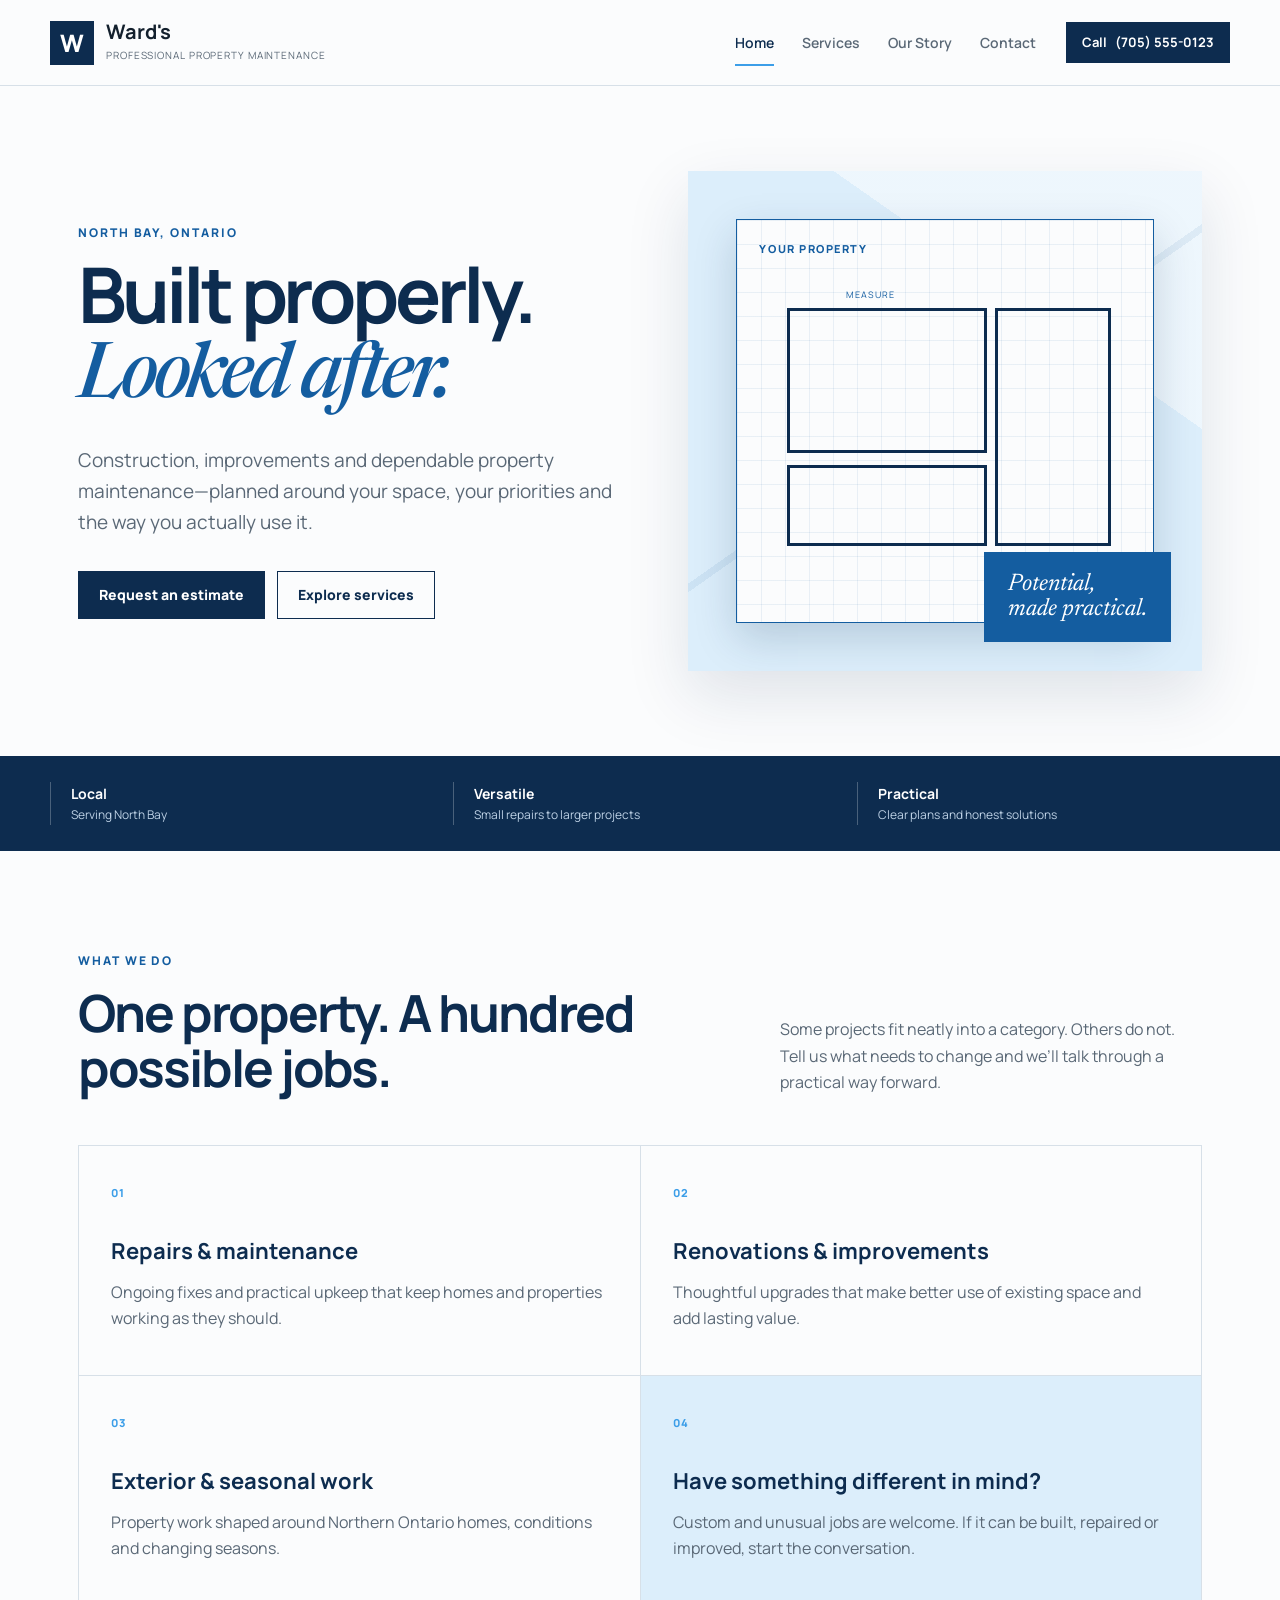
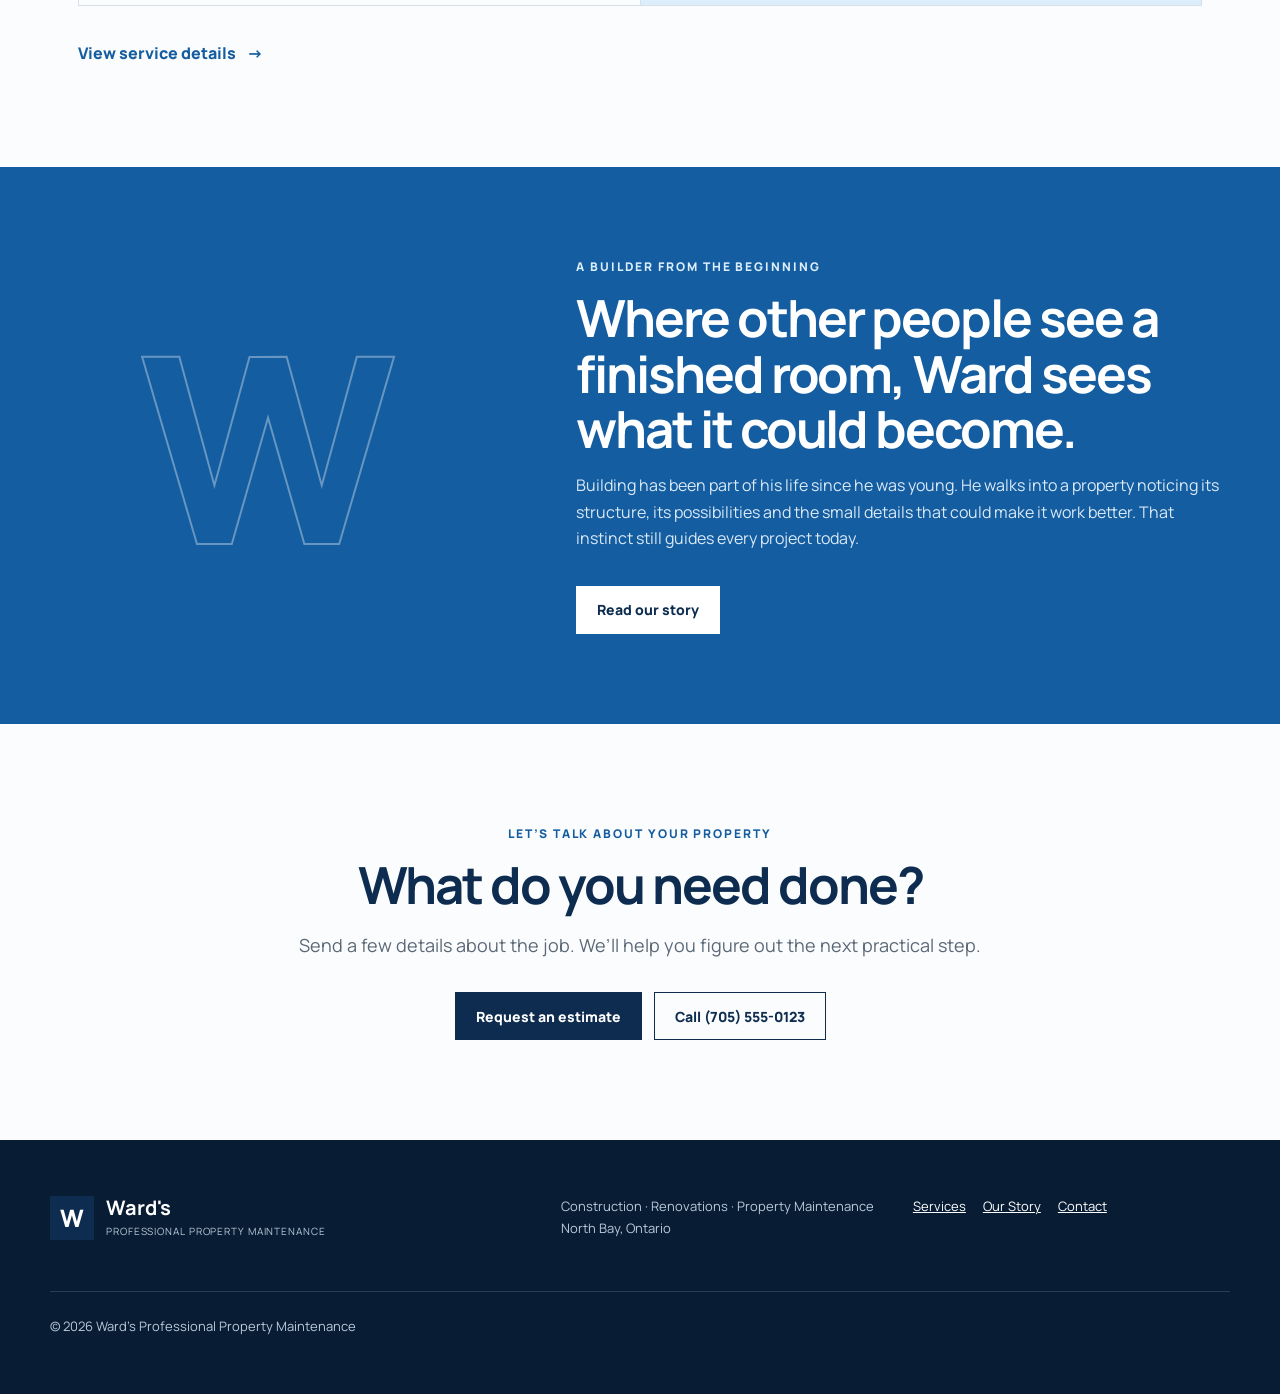
==== index.html @ 0ab8d8b3 "Build Ward's property maintenance website" ====
<!doctype html>
<html lang="en">
<head>
  <meta charset="utf-8">
  <meta name="viewport" content="width=device-width, initial-scale=1">
  <meta name="description" content="Ward's Professional Property Maintenance provides construction, renovation and property maintenance services in North Bay, Ontario.">
  <meta name="theme-color" content="#123c68">
  <title>Ward's Professional Property Maintenance | North Bay</title>
  <link rel="icon" href="assets/favicon.svg" type="image/svg+xml">
  <link rel="stylesheet" href="assets/styles.css">
  <script defer src="assets/site.js"></script>
</head>
<body>
  <header class="site-header">
    <a class="brand" href="index.html" aria-label="Ward's Professional Property Maintenance home">
      <span class="brand-mark" aria-hidden="true">W</span>
      <span><strong>Ward's</strong><small>Professional Property Maintenance</small></span>
    </a>
    <button class="menu-button" type="button" aria-expanded="false" aria-controls="primary-nav">Menu</button>
    <nav id="primary-nav" class="primary-nav" aria-label="Primary navigation">
      <a class="active" href="index.html">Home</a>
      <a href="services.html">Services</a>
      <a href="about.html">Our Story</a>
      <a href="contact.html">Contact</a>
    </nav>
    <a class="header-call" href="tel:+17055550123">Call <span>(705) 555-0123</span></a>
  </header>

  <main>
    <section class="hero">
      <div class="hero-copy">
        <p class="eyebrow">North Bay, Ontario</p>
        <h1>Built properly.<br><em>Looked after.</em></h1>
        <p class="lede">Construction, improvements and dependable property maintenance—planned around your space, your priorities and the way you actually use it.</p>
        <div class="hero-actions">
          <a class="button button-primary" href="contact.html">Request an estimate</a>
          <a class="button button-secondary" href="services.html">Explore services</a>
        </div>
      </div>
      <div class="hero-visual" aria-label="Architectural plan motif">
        <div class="plan-card">
          <span class="plan-label">Your property</span>
          <div class="plan-room room-a"></div>
          <div class="plan-room room-b"></div>
          <div class="plan-room room-c"></div>
          <div class="measure measure-one">measure</div>
          <div class="measure measure-two">improve</div>
          <div class="plan-stamp">Potential,<br>made practical.</div>
        </div>
      </div>
    </section>

    <section class="trust-strip" aria-label="Service highlights">
      <p><strong>Local</strong><span>Serving North Bay</span></p>
      <p><strong>Versatile</strong><span>Small repairs to larger projects</span></p>
      <p><strong>Practical</strong><span>Clear plans and honest solutions</span></p>
    </section>

    <section class="section service-preview">
      <div class="section-heading">
        <div><p class="eyebrow">What we do</p><h2>One property. A hundred possible jobs.</h2></div>
        <p>Some projects fit neatly into a category. Others do not. Tell us what needs to change and we’ll talk through a practical way forward.</p>
      </div>
      <div class="service-grid">
        <article><span>01</span><h3>Repairs & maintenance</h3><p>Ongoing fixes and practical upkeep that keep homes and properties working as they should.</p></article>
        <article><span>02</span><h3>Renovations & improvements</h3><p>Thoughtful upgrades that make better use of existing space and add lasting value.</p></article>
        <article><span>03</span><h3>Exterior & seasonal work</h3><p>Property work shaped around Northern Ontario homes, conditions and changing seasons.</p></article>
        <article class="accent-card"><span>04</span><h3>Have something different in mind?</h3><p>Custom and unusual jobs are welcome. If it can be built, repaired or improved, start the conversation.</p></article>
      </div>
      <a class="text-link" href="services.html">View service details <span aria-hidden="true">→</span></a>
    </section>

    <section class="story-band">
      <div class="story-number">W</div>
      <div>
        <p class="eyebrow">A builder from the beginning</p>
        <h2>Where other people see a finished room, Ward sees what it could become.</h2>
        <p>Building has been part of his life since he was young. He walks into a property noticing its structure, its possibilities and the small details that could make it work better. That instinct still guides every project today.</p>
        <a class="button button-light" href="about.html">Read our story</a>
      </div>
    </section>

    <section class="section final-cta">
      <p class="eyebrow">Let’s talk about your property</p>
      <h2>What do you need done?</h2>
      <p>Send a few details about the job. We’ll help you figure out the next practical step.</p>
      <div class="hero-actions centered">
        <a class="button button-primary" href="contact.html">Request an estimate</a>
        <a class="button button-secondary" href="tel:+17055550123">Call (705) 555-0123</a>
      </div>
    </section>
  </main>

  <footer class="site-footer">
    <div class="brand footer-brand"><span class="brand-mark" aria-hidden="true">W</span><span><strong>Ward's</strong><small>Professional Property Maintenance</small></span></div>
    <p>Construction · Renovations · Property Maintenance<br>North Bay, Ontario</p>
    <p><a href="services.html">Services</a> <a href="about.html">Our Story</a> <a href="contact.html">Contact</a></p>
    <p class="copyright">© <span data-year></span> Ward's Professional Property Maintenance</p>
  </footer>
</body>
</html>
---- assets/styles.css ----
@import url('https://fonts.googleapis.com/css2?family=Manrope:wght@400;500;600;700;800&family=Newsreader:ital,opsz,wght@1,6..72,500&display=swap');

:root{--navy:#0d2c4f;--blue:#145da0;--bright:#3c9ee8;--sky:#dceefb;--ice:#f4f8fb;--paper:#fbfcfd;--ink:#13202d;--muted:#5a6876;--line:#d7e0e8;--white:#fff;--max:1180px;--shadow:0 24px 60px rgba(13,44,79,.12)}
*{box-sizing:border-box}html{scroll-behavior:smooth}body{margin:0;background:var(--paper);color:var(--ink);font-family:Manrope,system-ui,sans-serif;font-size:16px;line-height:1.65}a{color:inherit}button{font:inherit}.site-header{height:86px;display:grid;grid-template-columns:1fr auto auto;align-items:center;gap:30px;padding:0 max(28px,calc((100vw - var(--max))/2));background:rgba(251,252,253,.96);border-bottom:1px solid var(--line);position:relative;z-index:10}.brand{display:flex;align-items:center;gap:12px;text-decoration:none;width:max-content}.brand-mark{display:grid;place-items:center;width:44px;height:44px;background:var(--navy);color:var(--white);font-size:24px;font-weight:800;line-height:1}.brand strong,.brand small{display:block}.brand strong{font-size:20px;line-height:1.1}.brand small{font-size:10px;text-transform:uppercase;letter-spacing:.09em;color:var(--muted);margin-top:4px}.primary-nav{display:flex;gap:28px}.primary-nav a{text-decoration:none;font-weight:600;font-size:14px;color:var(--muted);position:relative}.primary-nav a:hover,.primary-nav a.active{color:var(--navy)}.primary-nav a.active:after{content:"";position:absolute;left:0;right:0;bottom:-12px;height:2px;background:var(--bright)}.header-call{background:var(--navy);color:white;text-decoration:none;padding:10px 16px;font-size:13px;font-weight:700}.header-call span{margin-left:5px}.menu-button{display:none;background:transparent;border:1px solid var(--line);padding:9px 14px;color:var(--navy);font-weight:700}.hero{max-width:var(--max);min-height:670px;margin:auto;display:grid;grid-template-columns:1.02fr .98fr;align-items:center;gap:76px;padding:76px 28px}.eyebrow{margin:0 0 14px;color:var(--blue);font-size:12px;font-weight:800;letter-spacing:.16em;text-transform:uppercase}.hero h1,.page-hero h1{font-size:clamp(56px,6vw,86px);line-height:.96;letter-spacing:-.055em;margin:0 0 28px;color:var(--navy)}h1 em,h2 em{font-family:Newsreader,Georgia,serif;font-weight:500;color:var(--blue)}.lede{font-size:19px;max-width:610px;color:var(--muted)}.hero-actions{display:flex;flex-wrap:wrap;gap:12px;margin-top:32px}.button{display:inline-flex;align-items:center;justify-content:center;min-height:48px;padding:11px 20px;border:1px solid var(--navy);text-decoration:none;font-size:14px;font-weight:800}.button-primary{background:var(--navy);color:var(--white)}.button-primary:hover{background:var(--blue)}.button-secondary{color:var(--navy);background:transparent}.button-secondary:hover{background:var(--sky)}.button-light{background:white;color:var(--navy);border-color:white;margin-top:18px}.hero-visual{position:relative;min-height:500px;background:var(--sky);box-shadow:var(--shadow);overflow:hidden}.hero-visual:before{content:"";position:absolute;inset:0;background:linear-gradient(145deg,transparent 0 48%,rgba(20,93,160,.08) 48% 49%,transparent 49%),linear-gradient(35deg,transparent 0 70%,rgba(255,255,255,.5) 70%)}.plan-card{position:absolute;inset:48px;background:var(--paper);border:1px solid var(--blue);box-shadow:0 16px 40px rgba(13,44,79,.18)}.plan-card:before{content:"";position:absolute;inset:0;background-image:linear-gradient(rgba(20,93,160,.08) 1px,transparent 1px),linear-gradient(90deg,rgba(20,93,160,.08) 1px,transparent 1px);background-size:24px 24px}.plan-label{position:absolute;top:20px;left:22px;font-size:11px;font-weight:800;color:var(--blue);text-transform:uppercase;letter-spacing:.14em}.plan-room{position:absolute;border:3px solid var(--navy)}.room-a{left:12%;top:22%;width:48%;height:36%}.room-b{right:10%;top:22%;width:28%;height:59%}.room-c{left:12%;bottom:19%;width:48%;height:20%}.measure{position:absolute;color:var(--blue);font-size:9px;letter-spacing:.12em;text-transform:uppercase}.measure-one{left:26%;top:17%}.measure-two{right:15%;bottom:13%}.plan-stamp{position:absolute;right:-18px;bottom:-20px;background:var(--blue);color:white;padding:20px 24px;font-family:Newsreader,Georgia,serif;font-style:italic;font-size:24px;line-height:1.05}.trust-strip{background:var(--navy);color:white;display:grid;grid-template-columns:repeat(3,1fr);padding:26px max(28px,calc((100vw - var(--max))/2));gap:30px}.trust-strip p{margin:0;display:flex;flex-direction:column;border-left:1px solid rgba(255,255,255,.25);padding-left:20px}.trust-strip strong{font-size:14px}.trust-strip span{font-size:12px;color:#bdd1e5}.section{max-width:var(--max);margin:auto;padding:100px 28px}.section-heading{display:grid;grid-template-columns:1.2fr .8fr;align-items:end;gap:70px;margin-bottom:50px}.section h2,.story-band h2,.values-band h2{font-size:clamp(34px,4vw,54px);line-height:1.08;letter-spacing:-.04em;color:var(--navy);margin:0}.section-heading>p{color:var(--muted);margin:0}.service-grid{display:grid;grid-template-columns:repeat(2,1fr);border-top:1px solid var(--line);border-left:1px solid var(--line)}.service-grid article{padding:32px;border-right:1px solid var(--line);border-bottom:1px solid var(--line);min-height:230px}.service-grid article>span,.values-band article>span{font-size:11px;font-weight:800;color:var(--bright);letter-spacing:.12em}.service-grid h3{font-size:22px;color:var(--navy);margin:28px 0 10px}.service-grid p{color:var(--muted);margin:0}.service-grid .accent-card{background:var(--sky)}.text-link{display:inline-block;margin-top:34px;color:var(--blue);font-weight:800;text-decoration:none}.text-link span{display:inline-block;margin-left:8px;transition:transform .2s}.text-link:hover span{transform:translateX(5px)}.story-band{background:var(--blue);color:white;display:grid;grid-template-columns:.8fr 1.2fr;gap:90px;align-items:center;padding:90px max(28px,calc((100vw - var(--max))/2))}.story-band .eyebrow{color:var(--sky)}.story-band h2{color:white}.story-band p:not(.eyebrow){color:#d9e9f7;max-width:650px}.story-number{font-size:260px;line-height:.8;font-weight:800;color:transparent;-webkit-text-stroke:2px rgba(255,255,255,.35);text-align:center}.final-cta{text-align:center;max-width:850px}.final-cta>p:not(.eyebrow){color:var(--muted);font-size:18px}.centered{justify-content:center}.site-footer{background:#081d34;color:#b9cad9;padding:56px max(28px,calc((100vw - var(--max))/2));display:grid;grid-template-columns:1.5fr 1fr 1fr;gap:35px;font-size:13px}.footer-brand strong{color:white}.footer-brand small{color:#b9cad9}.site-footer p{margin:0}.site-footer a{color:white;margin-right:14px}.copyright{grid-column:1/-1;border-top:1px solid rgba(255,255,255,.14);padding-top:24px;margin-top:16px!important}.page-hero{max-width:var(--max);margin:auto;padding:100px 28px 80px}.page-hero h1{font-size:clamp(52px,6vw,78px);max-width:900px}.page-hero>p:last-child{font-size:19px;color:var(--muted);max-width:700px}.service-list{padding-top:20px}.service-list>article{display:grid;grid-template-columns:150px 1fr;gap:30px;padding:55px 0;border-top:1px solid var(--line)}.service-list h2{font-size:34px}.service-list p{max-width:750px;color:var(--muted)}.service-index{font-family:Newsreader,serif;font-style:italic;color:var(--bright);font-size:34px}.service-list ul{columns:2;padding-left:20px;color:var(--navy)}.custom-service{background:var(--blue);color:white;padding:55px!important;margin-top:20px;border:0!important}.custom-service h2,.custom-service p{color:white}.custom-service .service-index{color:var(--sky)}.note-panel{background:var(--sky);margin-bottom:100px;padding:60px}.note-panel h2{font-size:38px}.note-panel p:last-child{max-width:750px;color:var(--muted)}.editorial{display:grid;grid-template-columns:1fr 1fr;gap:90px;border-top:1px solid var(--line)}.big-quote{font-family:Newsreader,Georgia,serif;font-style:italic;font-size:clamp(38px,4vw,54px);line-height:1.12;color:var(--blue)}.story-copy{font-size:18px;color:var(--muted)}.values-band{max-width:var(--max);margin:0 auto 80px;display:grid;grid-template-columns:repeat(3,1fr);background:var(--navy);color:white}.values-band article{padding:42px}.values-band h2{color:white;font-size:26px;margin:24px 0 10px}.values-band p{color:#c5d4e1}.contact-grid{display:grid;grid-template-columns:1fr 1fr;gap:80px;padding-top:20px}.contact-options article{padding:28px 0;border-top:1px solid var(--line)}.contact-options a,.contact-options strong{display:block;color:var(--navy);font-size:clamp(25px,3vw,38px);font-weight:700;text-decoration:none;line-height:1.2}.contact-options span{display:block;color:var(--muted);font-size:13px;margin-top:8px}.project-checklist{background:var(--navy);color:white;padding:48px}.project-checklist .eyebrow{color:var(--sky)}.project-checklist h2{color:white;font-size:38px}.project-checklist li{margin:13px 0}.small-note{border-top:1px solid rgba(255,255,255,.2);padding-top:22px;margin-top:25px;color:#c8d7e4;font-size:14px}
@media(max-width:820px){.site-header{height:74px;grid-template-columns:1fr auto;padding:0 18px}.brand small{max-width:200px}.menu-button{display:block}.header-call{display:none}.primary-nav{display:none;position:absolute;top:74px;left:0;right:0;background:var(--paper);padding:14px 20px 24px;box-shadow:0 16px 30px rgba(13,44,79,.15);flex-direction:column;gap:0}.primary-nav.open{display:flex}.primary-nav a{padding:12px 0;border-bottom:1px solid var(--line)}.primary-nav a.active:after{display:none}.hero{grid-template-columns:1fr;gap:45px;padding:58px 20px}.hero h1,.page-hero h1{font-size:clamp(47px,15vw,68px)}.hero-visual{min-height:390px}.plan-card{inset:32px}.trust-strip{grid-template-columns:1fr;gap:18px;padding:26px 20px}.section{padding:70px 20px}.section-heading,.story-band,.editorial,.contact-grid{grid-template-columns:1fr;gap:36px}.service-grid{grid-template-columns:1fr}.story-band{padding:65px 20px}.story-number{font-size:160px}.site-footer{grid-template-columns:1fr;padding:48px 20px}.copyright{grid-column:auto}.page-hero{padding:70px 20px 50px}.service-list>article{grid-template-columns:1fr;gap:8px;padding:42px 0}.service-list ul{columns:1}.custom-service{padding:35px!important}.note-panel{margin:0 20px 70px;padding:35px}.values-band{grid-template-columns:1fr;margin:0 20px 50px}.values-band article{padding:32px;border-bottom:1px solid rgba(255,255,255,.14)}.contact-grid{padding-top:0}.project-checklist{padding:34px}.about-hero br{display:none}}
@media(prefers-reduced-motion:reduce){html{scroll-behavior:auto}*{transition:none!important}}
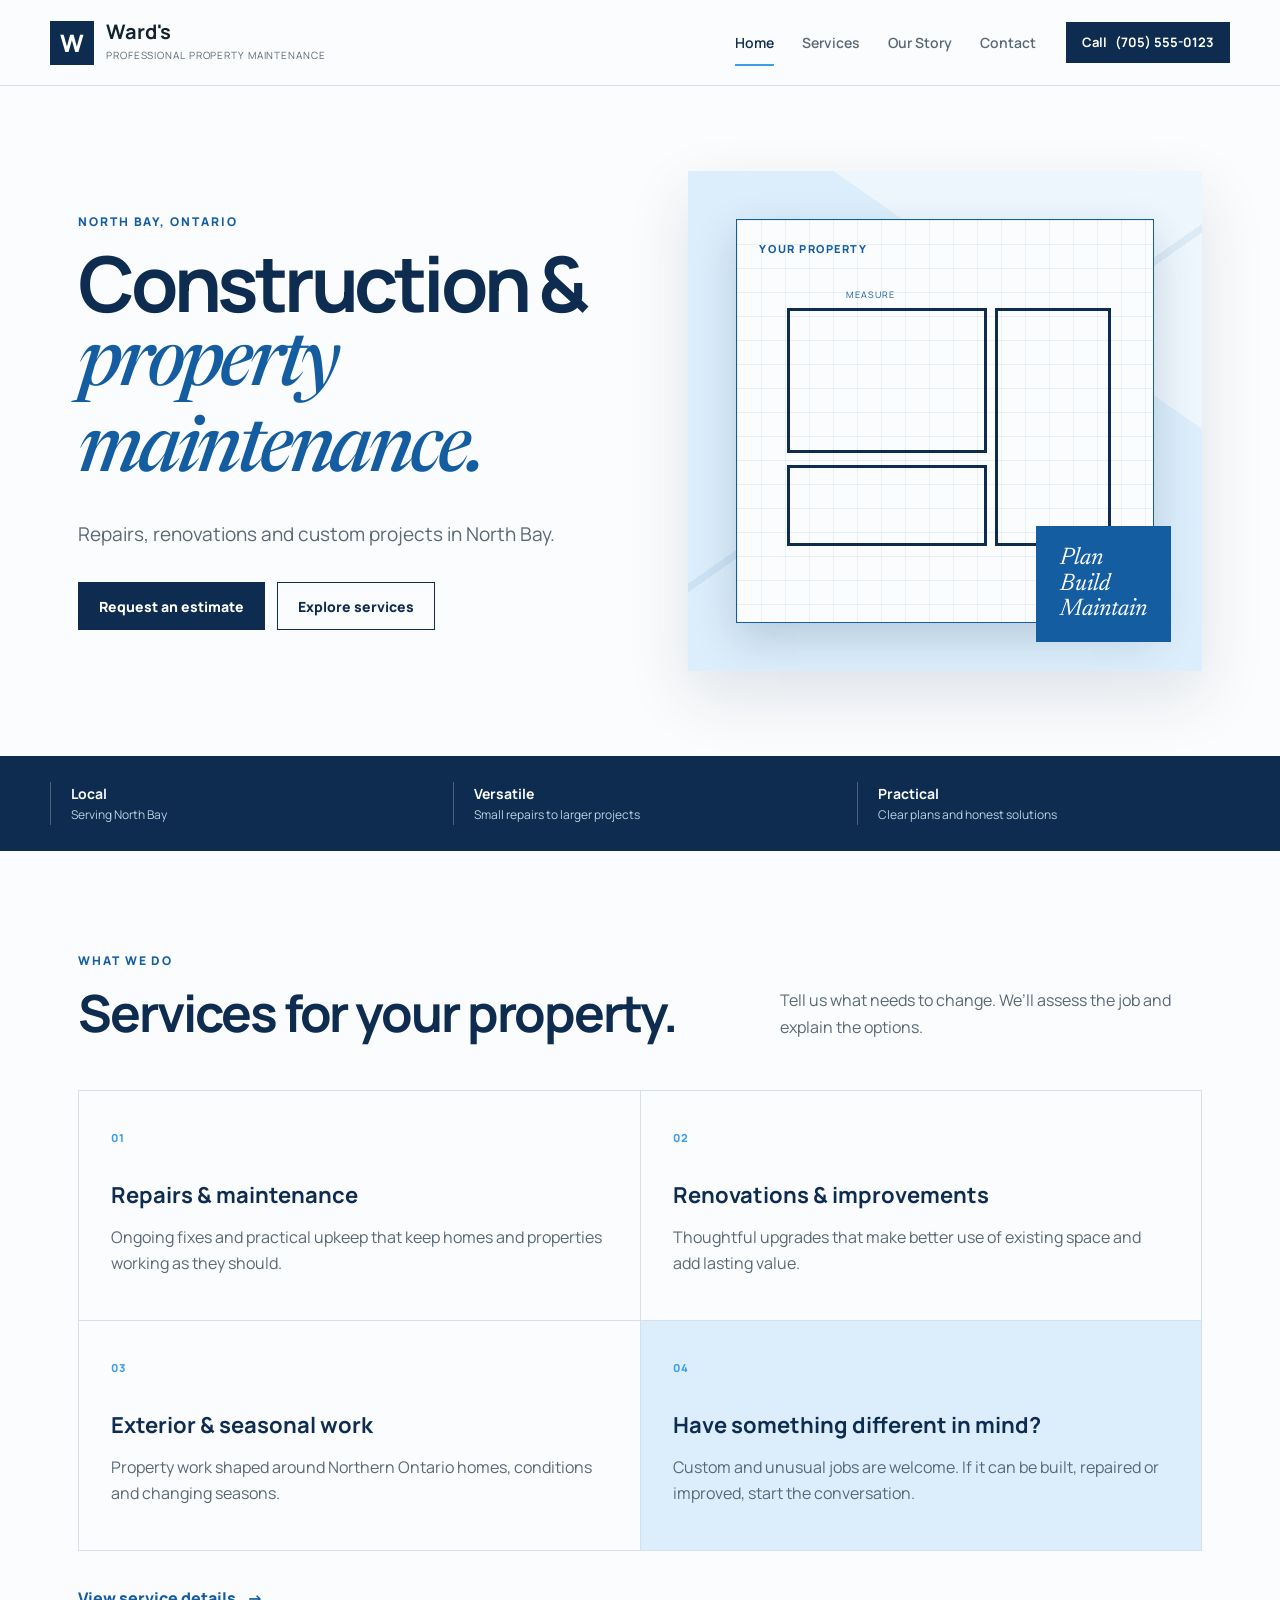
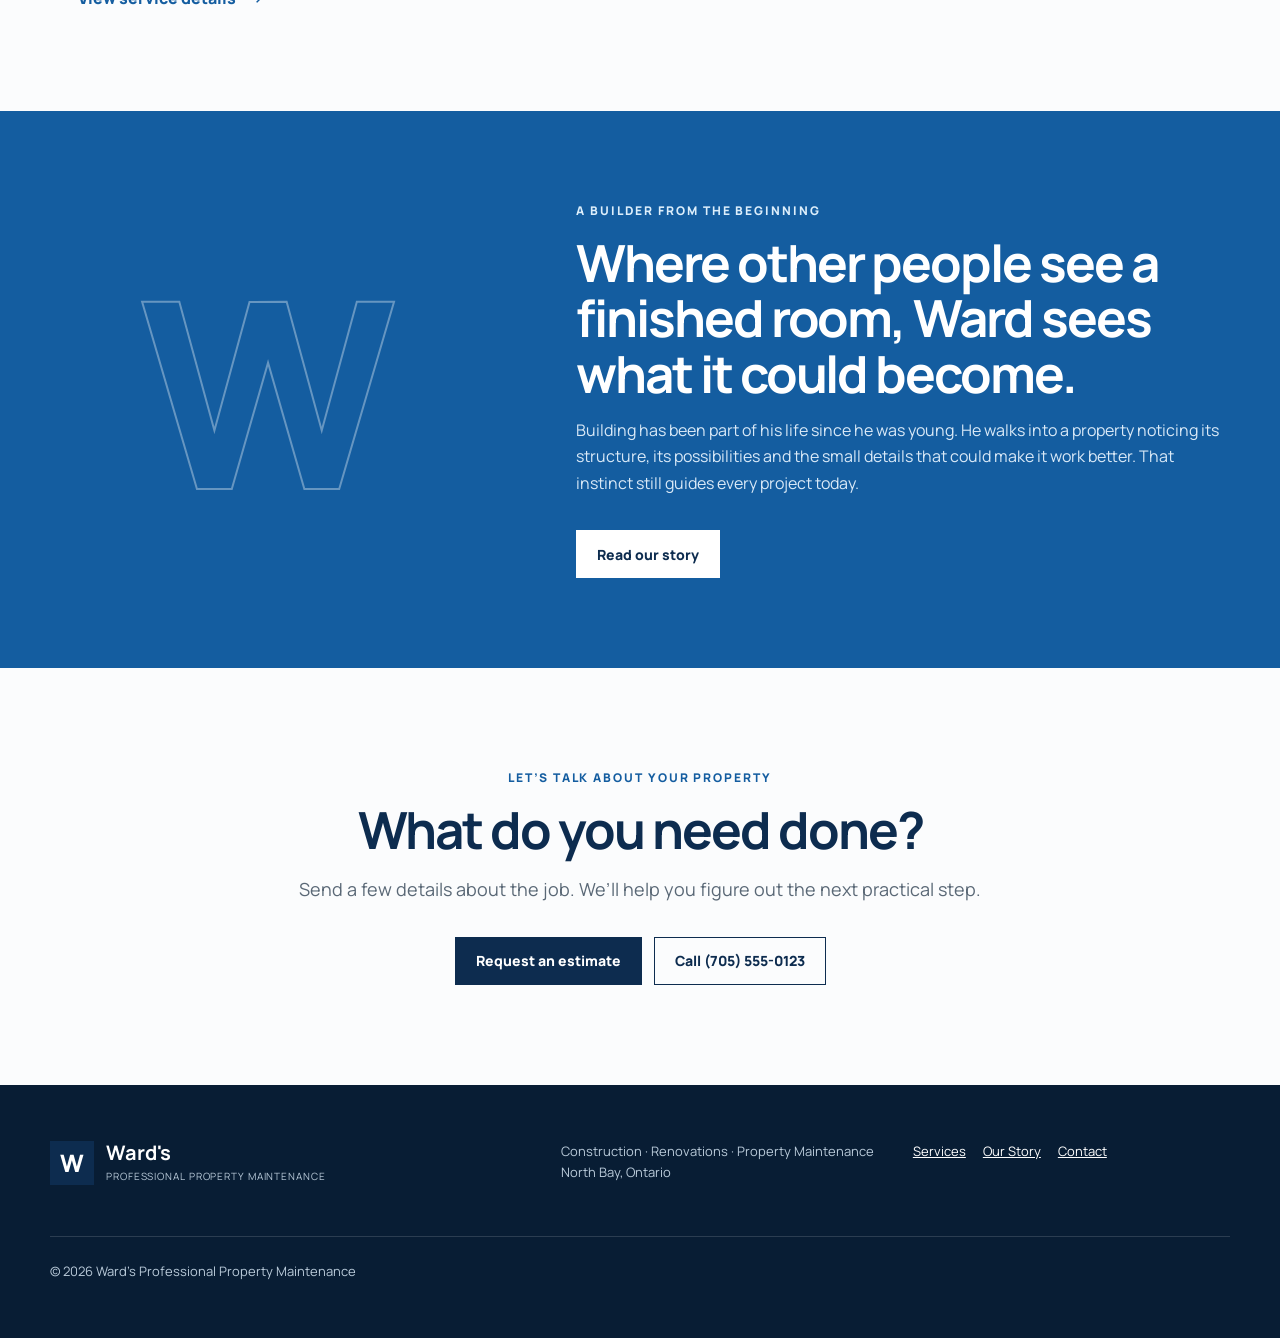
==== commit c1a2abf6: "Simplify homepage messaging" ====
--- a/index.html
+++ b/index.html
@@ -30,8 +30,8 @@
     <section class="hero">
       <div class="hero-copy">
         <p class="eyebrow">North Bay, Ontario</p>
-        <h1>Built properly.<br><em>Looked after.</em></h1>
-        <p class="lede">Construction, improvements and dependable property maintenance—planned around your space, your priorities and the way you actually use it.</p>
+        <h1>Construction &amp;<br><em>property maintenance.</em></h1>
+        <p class="lede">Repairs, renovations and custom projects in North Bay.</p>
         <div class="hero-actions">
           <a class="button button-primary" href="contact.html">Request an estimate</a>
           <a class="button button-secondary" href="services.html">Explore services</a>
@@ -45,7 +45,7 @@
           <div class="plan-room room-c"></div>
           <div class="measure measure-one">measure</div>
           <div class="measure measure-two">improve</div>
-          <div class="plan-stamp">Potential,<br>made practical.</div>
+          <div class="plan-stamp">Plan<br>Build<br>Maintain</div>
         </div>
       </div>
     </section>
@@ -58,8 +58,8 @@
 
     <section class="section service-preview">
       <div class="section-heading">
-        <div><p class="eyebrow">What we do</p><h2>One property. A hundred possible jobs.</h2></div>
-        <p>Some projects fit neatly into a category. Others do not. Tell us what needs to change and we’ll talk through a practical way forward.</p>
+        <div><p class="eyebrow">What we do</p><h2>Services for your property.</h2></div>
+        <p>Tell us what needs to change. We’ll assess the job and explain the options.</p>
       </div>
       <div class="service-grid">
         <article><span>01</span><h3>Repairs & maintenance</h3><p>Ongoing fixes and practical upkeep that keep homes and properties working as they should.</p></article>
@@ -99,3 +99,4 @@
   </footer>
 </body>
 </html>
+
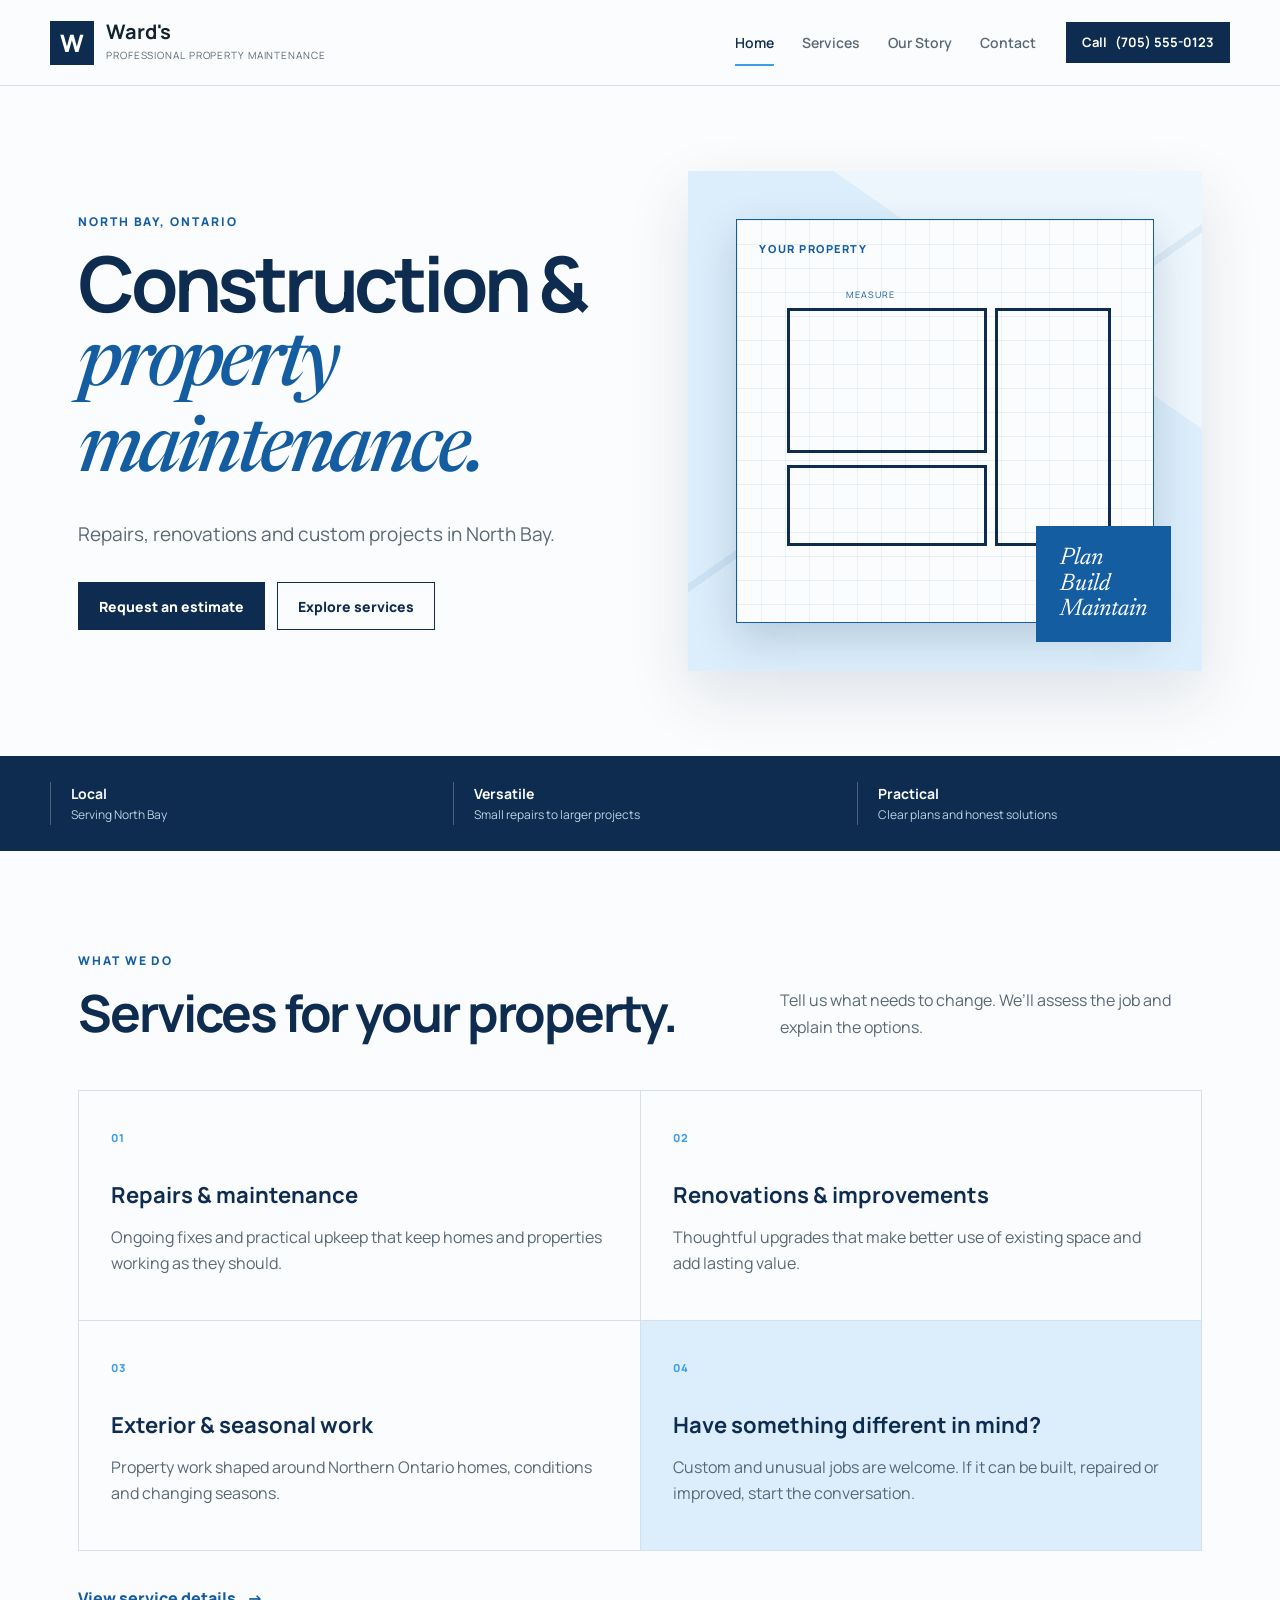
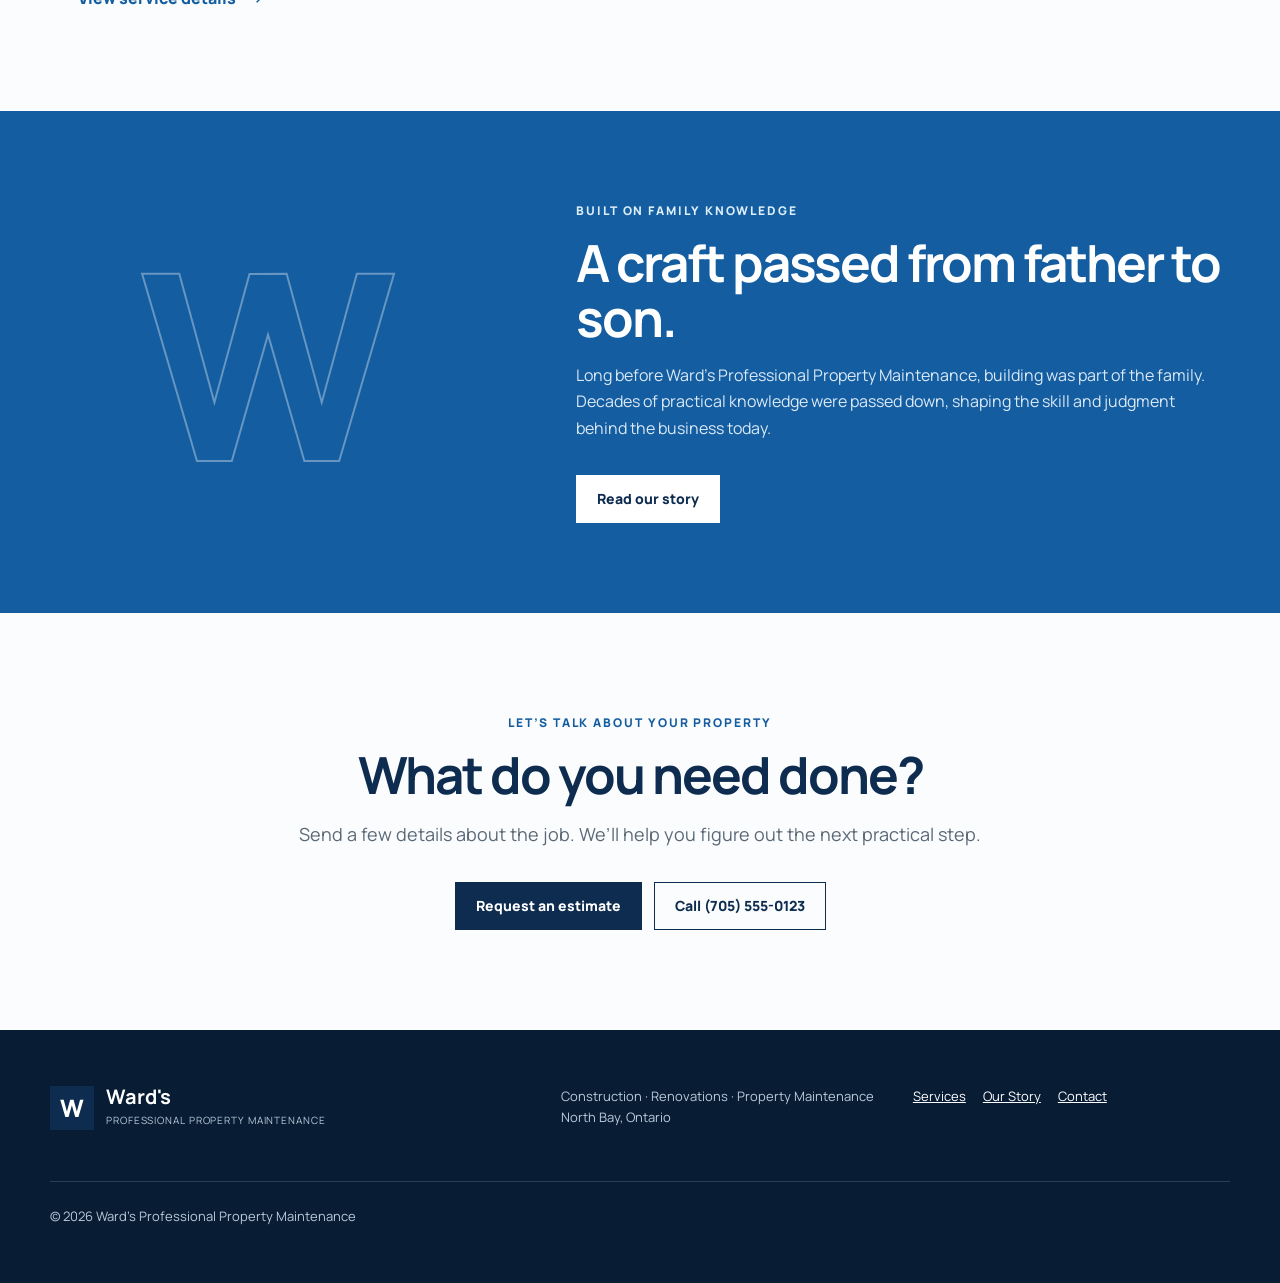
==== commit cb9360ea: "Clarify family story on homepage" ====
--- a/index.html
+++ b/index.html
@@ -73,9 +73,9 @@
     <section class="story-band">
       <div class="story-number">W</div>
       <div>
-        <p class="eyebrow">A builder from the beginning</p>
-        <h2>Where other people see a finished room, Ward sees what it could become.</h2>
-        <p>Building has been part of his life since he was young. He walks into a property noticing its structure, its possibilities and the small details that could make it work better. That instinct still guides every project today.</p>
+        <p class="eyebrow">Built on family knowledge</p>
+        <h2>A craft passed from father to son.</h2>
+        <p>Long before Ward's Professional Property Maintenance, building was part of the family. Decades of practical knowledge were passed down, shaping the skill and judgment behind the business today.</p>
         <a class="button button-light" href="about.html">Read our story</a>
       </div>
     </section>
@@ -99,4 +99,3 @@
   </footer>
 </body>
 </html>
-
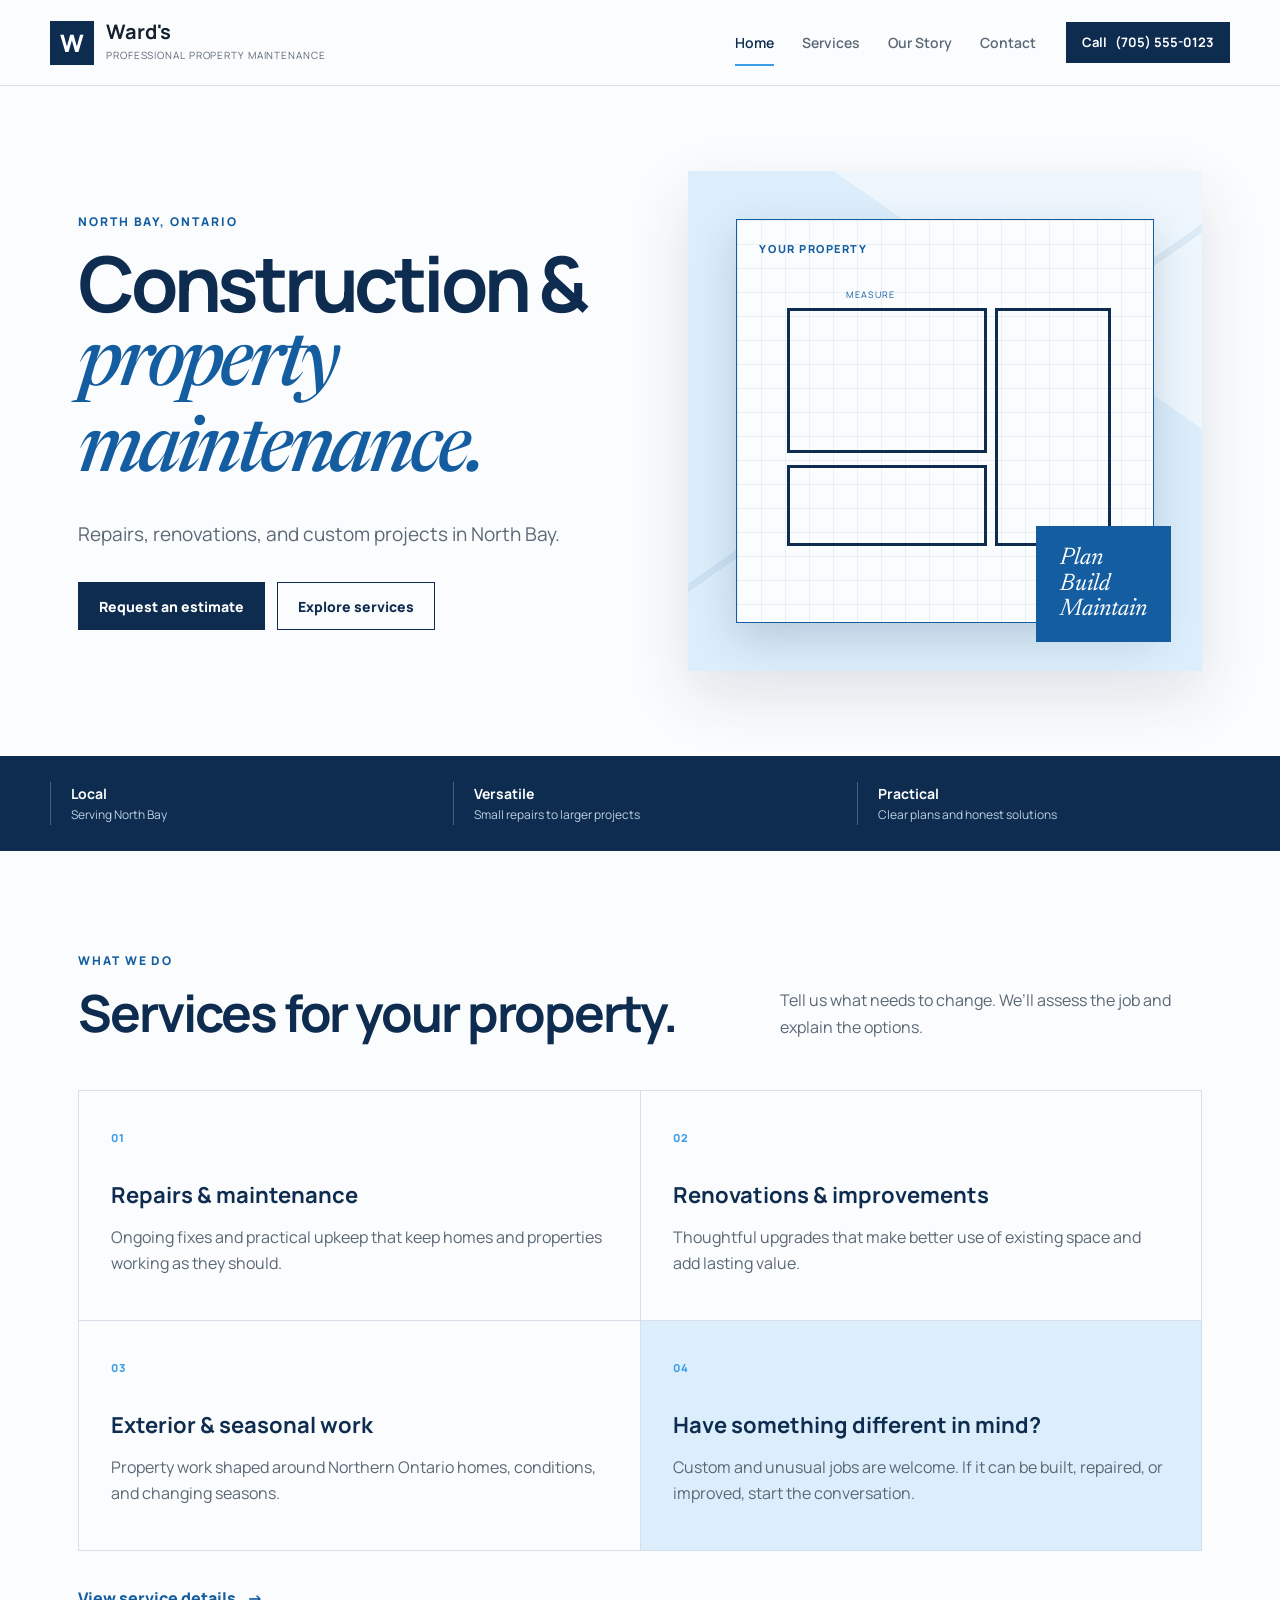
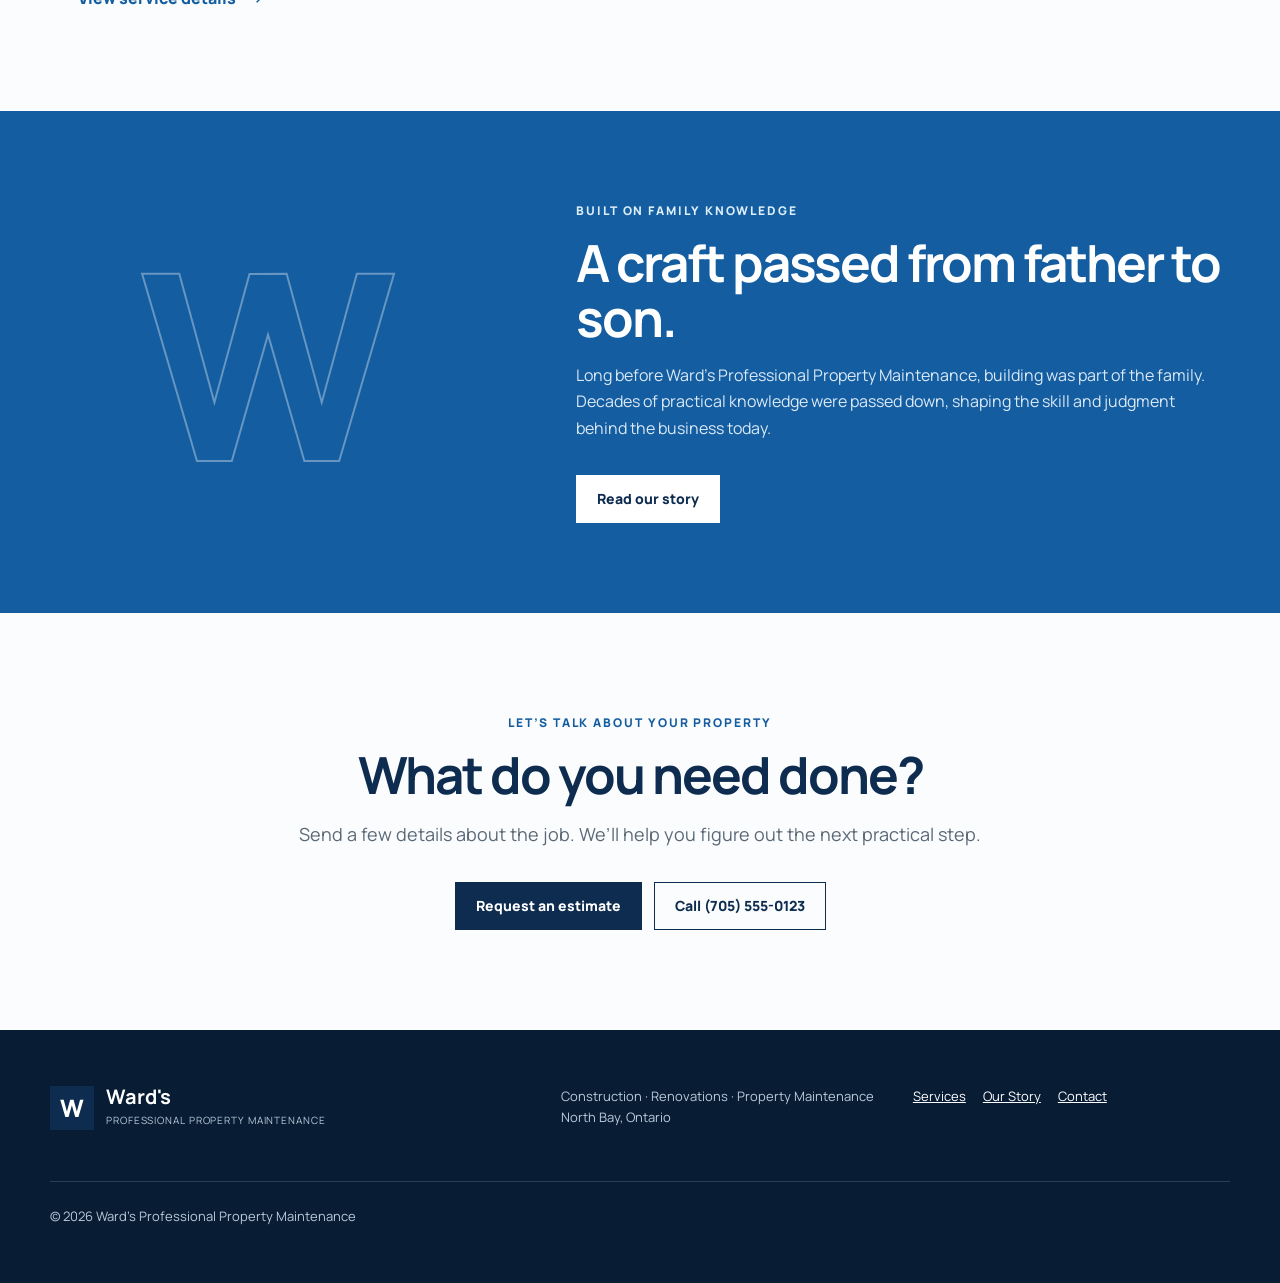
==== commit 22ce9c5e: "Improve readability and services presentation" ====
--- a/index.html
+++ b/index.html
@@ -3,7 +3,7 @@
 <head>
   <meta charset="utf-8">
   <meta name="viewport" content="width=device-width, initial-scale=1">
-  <meta name="description" content="Ward's Professional Property Maintenance provides construction, renovation and property maintenance services in North Bay, Ontario.">
+  <meta name="description" content="Ward's Professional Property Maintenance provides construction, renovation, and property maintenance services in North Bay, Ontario.">
   <meta name="theme-color" content="#123c68">
   <title>Ward's Professional Property Maintenance | North Bay</title>
   <link rel="icon" href="assets/favicon.svg" type="image/svg+xml">
@@ -31,7 +31,7 @@
       <div class="hero-copy">
         <p class="eyebrow">North Bay, Ontario</p>
         <h1>Construction &amp;<br><em>property maintenance.</em></h1>
-        <p class="lede">Repairs, renovations and custom projects in North Bay.</p>
+        <p class="lede">Repairs, renovations, and custom projects in North Bay.</p>
         <div class="hero-actions">
           <a class="button button-primary" href="contact.html">Request an estimate</a>
           <a class="button button-secondary" href="services.html">Explore services</a>
@@ -64,8 +64,8 @@
       <div class="service-grid">
         <article><span>01</span><h3>Repairs & maintenance</h3><p>Ongoing fixes and practical upkeep that keep homes and properties working as they should.</p></article>
         <article><span>02</span><h3>Renovations & improvements</h3><p>Thoughtful upgrades that make better use of existing space and add lasting value.</p></article>
-        <article><span>03</span><h3>Exterior & seasonal work</h3><p>Property work shaped around Northern Ontario homes, conditions and changing seasons.</p></article>
-        <article class="accent-card"><span>04</span><h3>Have something different in mind?</h3><p>Custom and unusual jobs are welcome. If it can be built, repaired or improved, start the conversation.</p></article>
+        <article><span>03</span><h3>Exterior & seasonal work</h3><p>Property work shaped around Northern Ontario homes, conditions, and changing seasons.</p></article>
+        <article class="accent-card"><span>04</span><h3>Have something different in mind?</h3><p>Custom and unusual jobs are welcome. If it can be built, repaired, or improved, start the conversation.</p></article>
       </div>
       <a class="text-link" href="services.html">View service details <span aria-hidden="true">→</span></a>
     </section>
